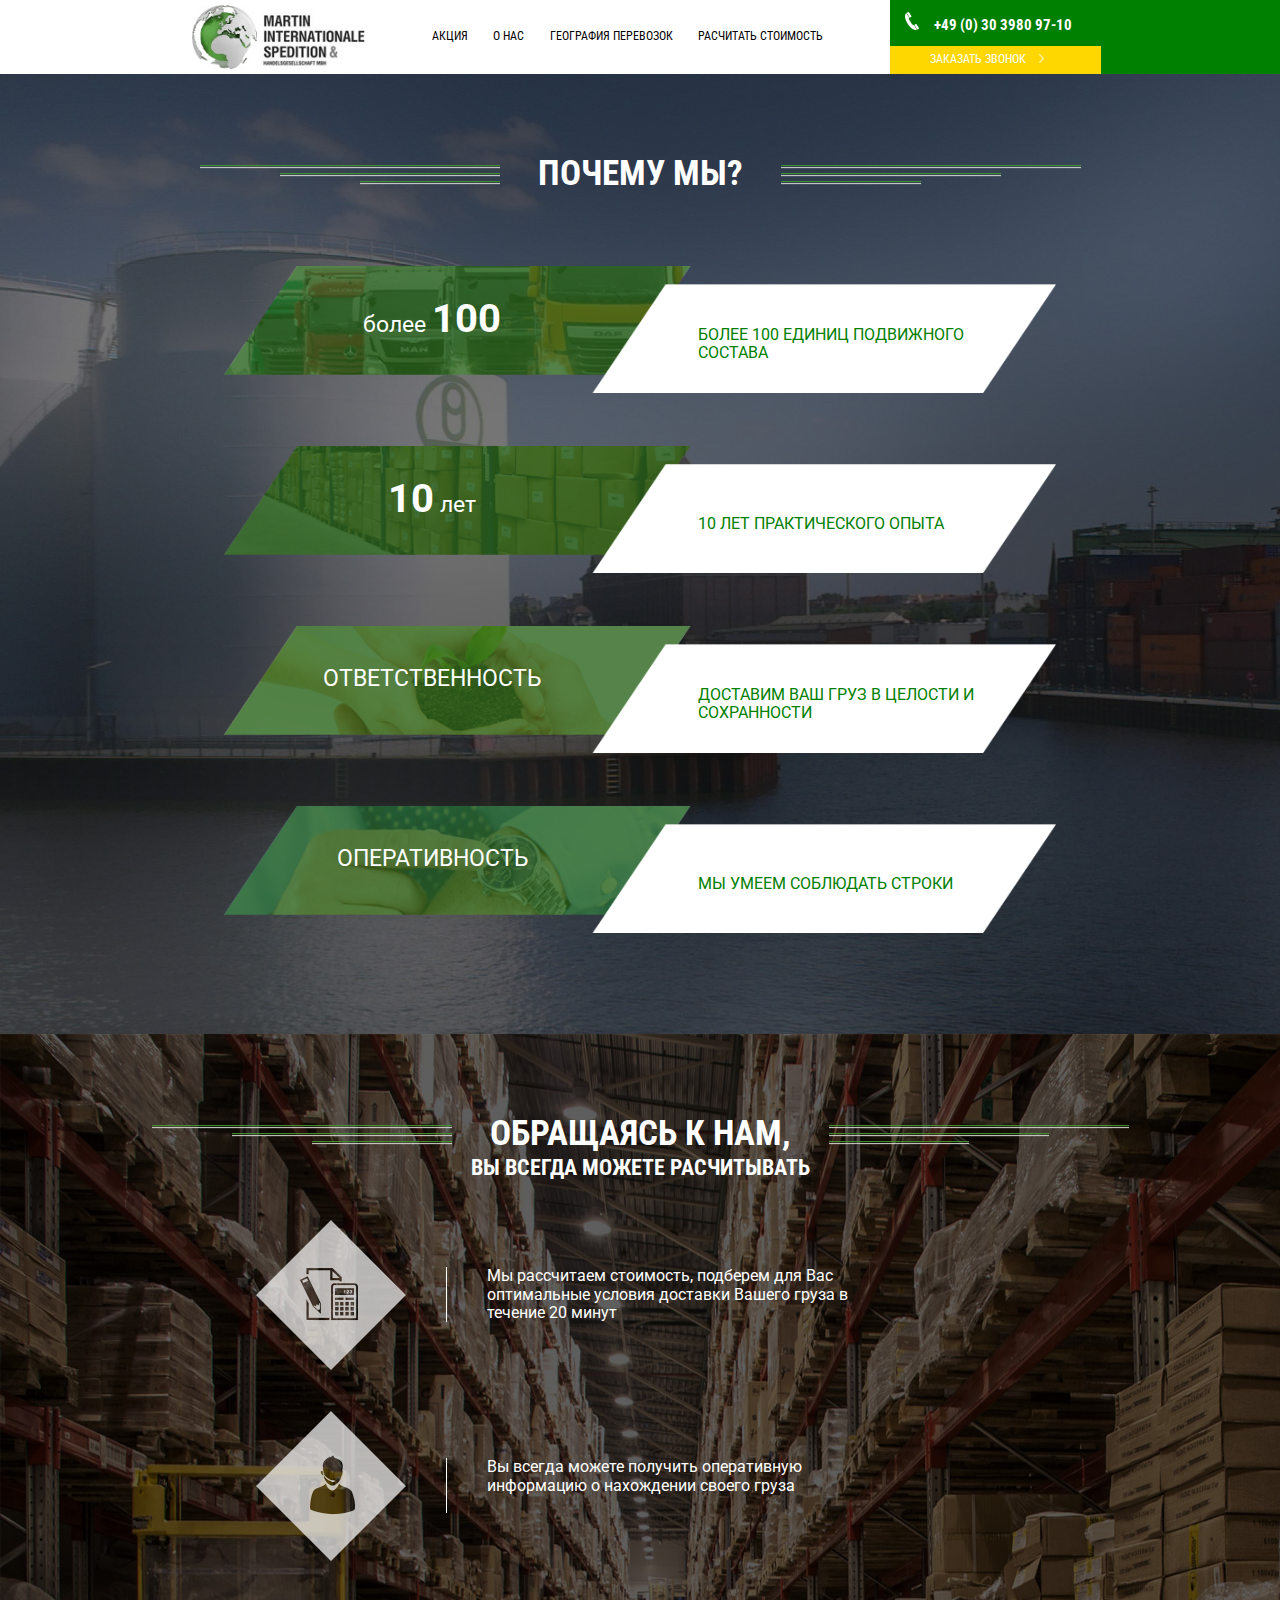
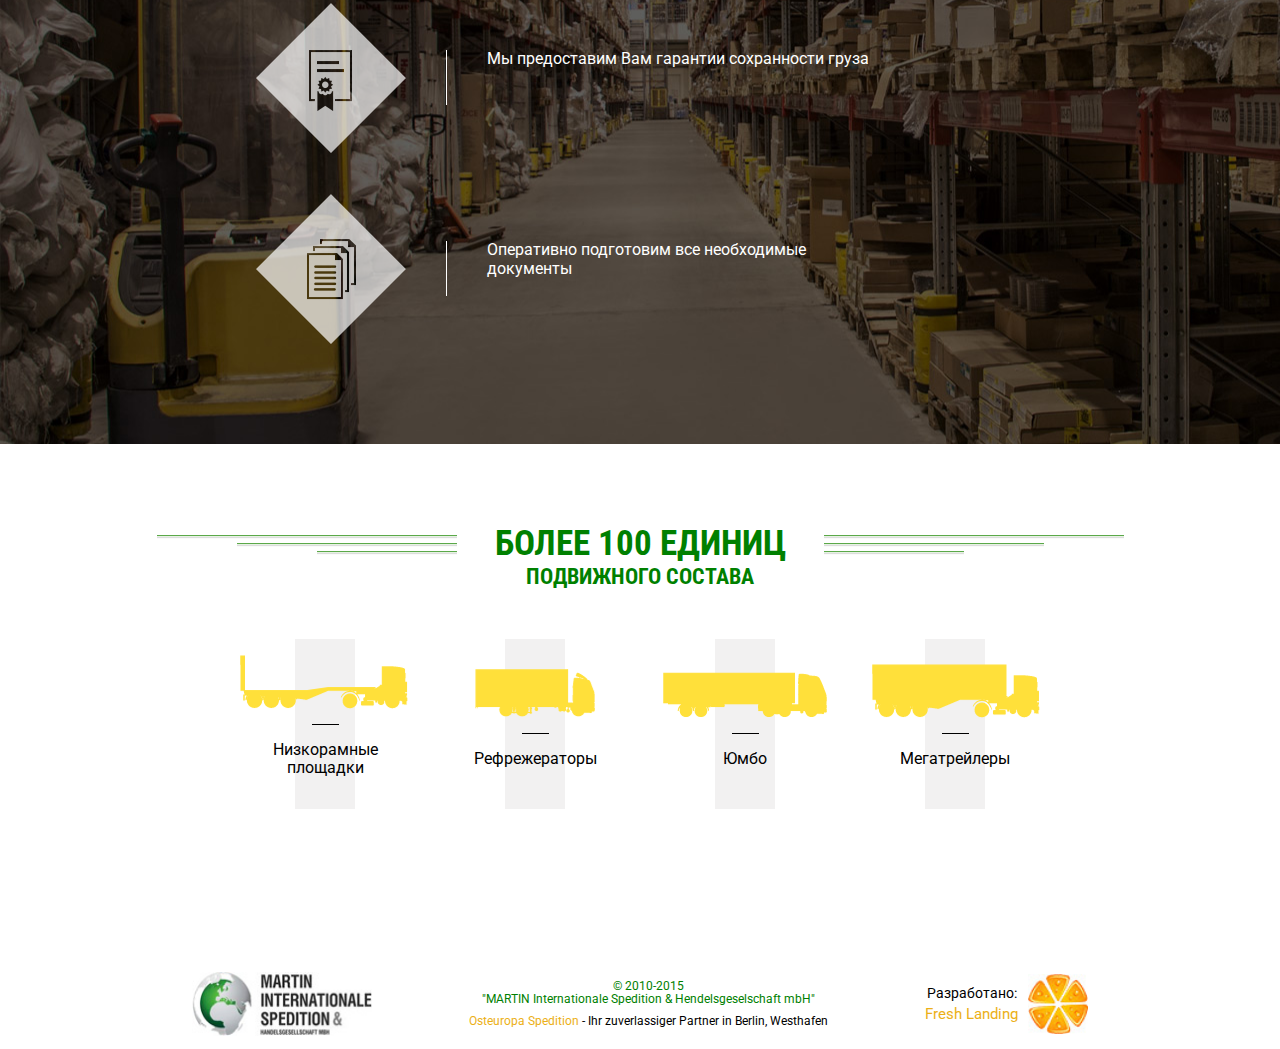
==== html2/index.html @ 33be12c2 "html2" ====
<!DOCTYPE html>
<html lang="ru">
<head>
    <meta charset="UTF-8">
    <meta name="viewport" content="width=device-width, initial-scale=1.0">
    <meta http-equiv="X-UA-Compatible" content="ie=edge">
    <link href="https://fonts.googleapis.com/css2?family=Roboto+Condensed:wght@300&family=Roboto:wght@300&display=swap" rel="stylesheet">
    <link rel="stylesheet" href="styles/normalize.css">
    <link rel="stylesheet" href="styles/style.css">
</head>
<body>
  <div class="page">
    <header class="header">
      <img src="image/logo.jpg" class="logo logo_place_header"></img>
      <nav class="navigation">
        <a href="#" class="header__link">Акция</a>
        <a href="#" class="header__link">О нас</a>
        <a href="#" class="header__link">География перевозок</a>
        <a href="#" class="header__link">Расчитать стоимость</a>
      </nav>
      <div class="header__contact">
        <p class="header__phone">+49 (0) 30 3980 97-10</p>
        <div class="header__text">Заказать звонок</div>
      </div>
    </header>

    <section class="page1">
      <h1 class="title">Почему мы?</h1>
      <div class="page1__container page1__image1">
        <p class="page1__text">более <span class="span">100</span></p>
        <p class="page1__describe color-green">Более 100 единиц подвижного состава</p>
      </div>
      <div class="page1__container page1__image2">
        <p class="page1__text"><span class="span">10</span> лет</p>
        <p class="page1__describe color-green">10 лет практического опыта</p>
      </div>
      <div class="page1__container page1__image3">
        <p class="page1__text uppercase">Ответственность</p>
        <p class="page1__describe color-green">Доставим ваш груз в целости и сохранности</p>
      </div>
      <div class="page1__container page1__image4">
        <p class="page1__text uppercase">Оперативность</p>
        <p class="page1__describe color-green">мы умеем соблюдать строки</p>
      </div>
    </section>

    <section class="page2">
      <h2 class="title">Обращаясь к нам,</h2>
      <h3 class="subtitle">Вы всегда можете расчитывать</h3>
      <div class="page2__container">
        <div class="page2__item">
          <img src="image/us1.png" class="page2__image" alt=""></img>
          <p class="page2__text">Мы рассчитаем стоимость, подберем для Вас оптимальные условия доставки Вашего груза в течение 20 минут</p>
        </div>
        <div class="page2__item">
          <img src="image/us2.png" class="page2__image" alt=""></img>
          <p class="page2__text">Вы всегда можете получить оперативную информацию о нахождении своего груза</p>
        </div>
        <div class="page2__item">
          <img src="image/us3.png" class="page2__image" alt=""></img>
          <p class="page2__text">Мы предоставим Вам гарантии сохранности груза</p>
        </div>
        <div class="page2__item">
          <img src="image/us4.png" class="page2__image" alt=""></img>
          <p class="page2__text">Оперативно подготовим все необходимые документы</p>
        </div>
      </div>
    </section>

    <section class="page3">
      <h2 class="title color-green">Более 100 единиц</h2>
      <h3 class="subtitle color-green">подвижного состава</h3>
      <div class="page3__container">
        <div class="page3__item">
          <img src="image/types-1.png">
          <div class="gor-line"></div>
          <p class="page3__text">Низкорамные площадки</p>
        </div>
        <div class="page3__item">
          <img src="image/types-2.png">
          <div class="gor-line"></div>
          <p class="page3__text">Рефрежераторы</p>
        </div>
        <div class="page3__item">
          <img src="image/types-3.png">
          <div class="gor-line"></div>
          <p class="page3__text">Юмбо</p>
        </div>
        <div class="page3__item">
          <img src="image/types-4.png">
          <div class="gor-line"></div>
          <p class="page3__text">Мегатрейлеры</p>
        </div>
      </div>
    </section>

    <footer class="footer">
      <img src="image/flogo.jpg" class="logo logo_place_footer"></img>
      <div class="footer__copyright">
        <p class="footer__text color-green">&copy; 2010-2015</p>
        <p class="footer__text color-green">"MARTIN Internationale Spedition & Hendelsgeselschaft mbH"</p>
        <p class="footer__text"><a class="footer__link" href="">Osteuropa Spedition</a> - Ihr zuverlassiger Partner in Berlin, Westhafen</p>
      </div>
      <div class="develop">
        <div class="develop__container">
          <p class="develop__text">Разработано:</p>
          <p class="develop__text color-orange">Fresh Landing</p>
        </div>
        <img class="develop-img" src="image/fresh.jpg">
      </div>
    </footer>
  </section>
</body>
</html>
---- html2/styles/style.css ----
.page {
  margin: 0;
  padding: 0;
  font-family: 'Roboto Condensed', Arial, sans-serif;
}

.header {
  box-sizing: border-box;
  width: 100%;
  display: flex;
  position: relative;
  justify-content: space-between;
  align-items: center;
  min-height: 70px;
  background-color: #fff;
  padding-left: 15%;
}

.logo {
  max-width: 180px;
  height: 70px;
}

.logo_place_header {
  box-sizing: border-box;
  padding: 3px 0;
}

.navigation {
  display: flex;
  justify-content: center;
  align-items: center;
  padding: 0 25px;
}

.header__link {
  margin-right: 2vw;
  text-transform: uppercase;
  font-size: 12px;
  color: #000;
  text-decoration: none;
}

.header__link:last-of-type {
  margin-right: 0;
}

.header__link:hover {
  color: #008000;
  text-decoration: underline;
}

.header__contact {
  background-color: #008000;
  color: #fff;
  text-transform: uppercase;
  width: 16.5vw;
  padding-right: 179px;
}

.header__phone {
  display: block;
  width: 100%;
  font-size: 15px;
  margin: 0;
  font-weight: bold;
  padding: 12px 15px;
}

.header__phone::before {
  content: url("../image/tel.png");
  margin-right: 15px;
}

.header__text {
  font-size: 12px;
  display: block;
  margin: 0;
  padding: 7px 40px;
  background-color: #FFD700;
  position: relative;
}

.header__text::after {
  content: '';
  background-image: url('../image/arr-1.png');
  width: 9px;
  height: 9px;
  position: absolute;
  background-size: contain;
  background-repeat: no-repeat;
  top: 8px;
  right: 25%;
}

.page1 {
  display: flex;
  flex-direction: column;
  align-items: center;
  position: relative;
  padding: 80px 0 100px 0;
  background-image: url("../image/why.jpg");
}

.title {
  text-transform: uppercase;
  z-index: 2;
  color: #fff;
  font-size: 35px;
  margin: 0;
}

.title::before {
  content: url("../image/line-left.png");
  margin-right: 38px;
}

.title::after {
  content: url("../image/line-right.png");
  margin-left: 38px;
}

.subtitle {
  text-transform: uppercase;
  z-index: 2;
  color: #fff;
  margin: 0;
  font-size: 22px;
}

.page1__container {
  background-position: center;
  background-size: contain;
  background-repeat: no-repeat;
  width: 65%;
  min-height: 130px;
  z-index: 2;
  margin-bottom: 50px;
  justify-content: space-around;
  display: flex;
  align-items: center;
}

.page1__image1 {
  background-image: url("../image/why-1.png");
}

.page1__image2 {
  background-image: url("../image/why-2.png");
}

.page1__image3 {
  background-image: url("../image/why-3.png");
}

.page1__image4 {
  background-image: url("../image/why-4.png");
}

.page1__container:last-of-type {
  margin-bottom: 0;
}

.page1__container:first-of-type {
  margin-top: 70px;
}

.page1__text {
  display: inline-block;
  color: #fff;
  font-family: 'Roboto', Arial, Helvetica, sans-serif;
  font-size: 23px;
  max-width: 300px;
  width: 50%;
  text-align: center;
  padding-bottom: 20px;
}

.span {
  font-size: 40px;
  font-weight: bold;
}

.page1__describe {
  display: inline-block;
  color: #fff;
  max-width: 300px;
  width: 50%;
  text-transform: uppercase;
  font-family: 'Roboto', Arial, Helvetica, sans-serif;
  padding-top: 30px;
}

.page2 {
  display: flex;
  flex-direction: column;
  align-items: center;
  position: relative;
  padding: 80px 0 100px 0;
  background-image: url("../image/us.jpg");
}

.page2__container {
  display: flex;
  flex-direction: column;
  justify-content: space-between;
  align-items: center;
  z-index: 2;
  width: 60%;
  margin-top: 0px;
}

.page2__item {
  display: flex;
  align-items: center;
  width: 100%;
  margin-top: 40px;
}

.page2__image {
  width: 150px;
  margin-right: 40px;
  opacity: 0.7;
}

.page2__text {
  box-sizing: border-box;
  font-family: 'Roboto', Arial, Helvetica, sans-serif;
  color: #fff;
  z-index: 2;
  padding-left: 40px;
  max-width: 430px;
  min-height: 55px;
  margin: 0;
  border-left: 1px solid #fff;
}

.page3 {
  display: flex;
  flex-direction: column;
  align-items: center;
  position: relative;
  padding: 80px 0 150px 0;
}

.page3__container {
  margin-top: 50px;
  display: flex;
  justify-content: space-between;
  align-items: center;
  font-family: 'Roboto', Arial, Helvetica, sans-serif;
}

.page3__item {
  display: flex;
  flex-direction: column;
  align-items: center;
  text-align: center;
  justify-content: center;
  width: 60px;
  min-height: 170px;
  margin-right: 150px;
  background-color: #F2F1F1;
}

.page3__item:last-of-type {
  margin-right: 0;
}

.gor-line {
  background-color: #000;
  width: 45%;
  height: 1px;
  margin-top: 15px;
}

.footer {
  display: flex;
  justify-content: space-between;
  align-items: center;
  padding: 10px 15%;
}

.logo_place_footer {
  box-sizing: border-box;
  padding: 3px 0;
}

.footer__copyright {
  display: flex;
  flex-direction: column;
  align-items: center;
  max-width: 50%;
  font-size: 12px;
}

.footer__text {
  margin: 0;
  font-family: 'Roboto', Arial, Helvetica, sans-serif;
}

.footer__text:last-of-type {
  margin-top: 8px;
}

.footer__link {
  color: #ECB017;
  text-decoration: none;
}

.footer__link:hover {
  text-decoration: underline;
}

.develop {
  display: flex;
}

.develop__container {
  display: flex;
  flex-direction: column;
  max-width: 200px;
  margin-right: 10px;
  padding: 11px 0;
  align-items: center;
  justify-content: space-between;
}

.develop__text {
  margin: 0;
  font-size: 14px;
  font-family: 'Roboto', Arial, Helvetica, sans-serif;
}

.develop-img {
  width: 60px;
  height: 60px;
}

.color-orange {
  font-size: 15px;
  color: #ECB017;
}

.color-green {
  color: #008000;
}

.uppercase {
  text-transform: uppercase;
}
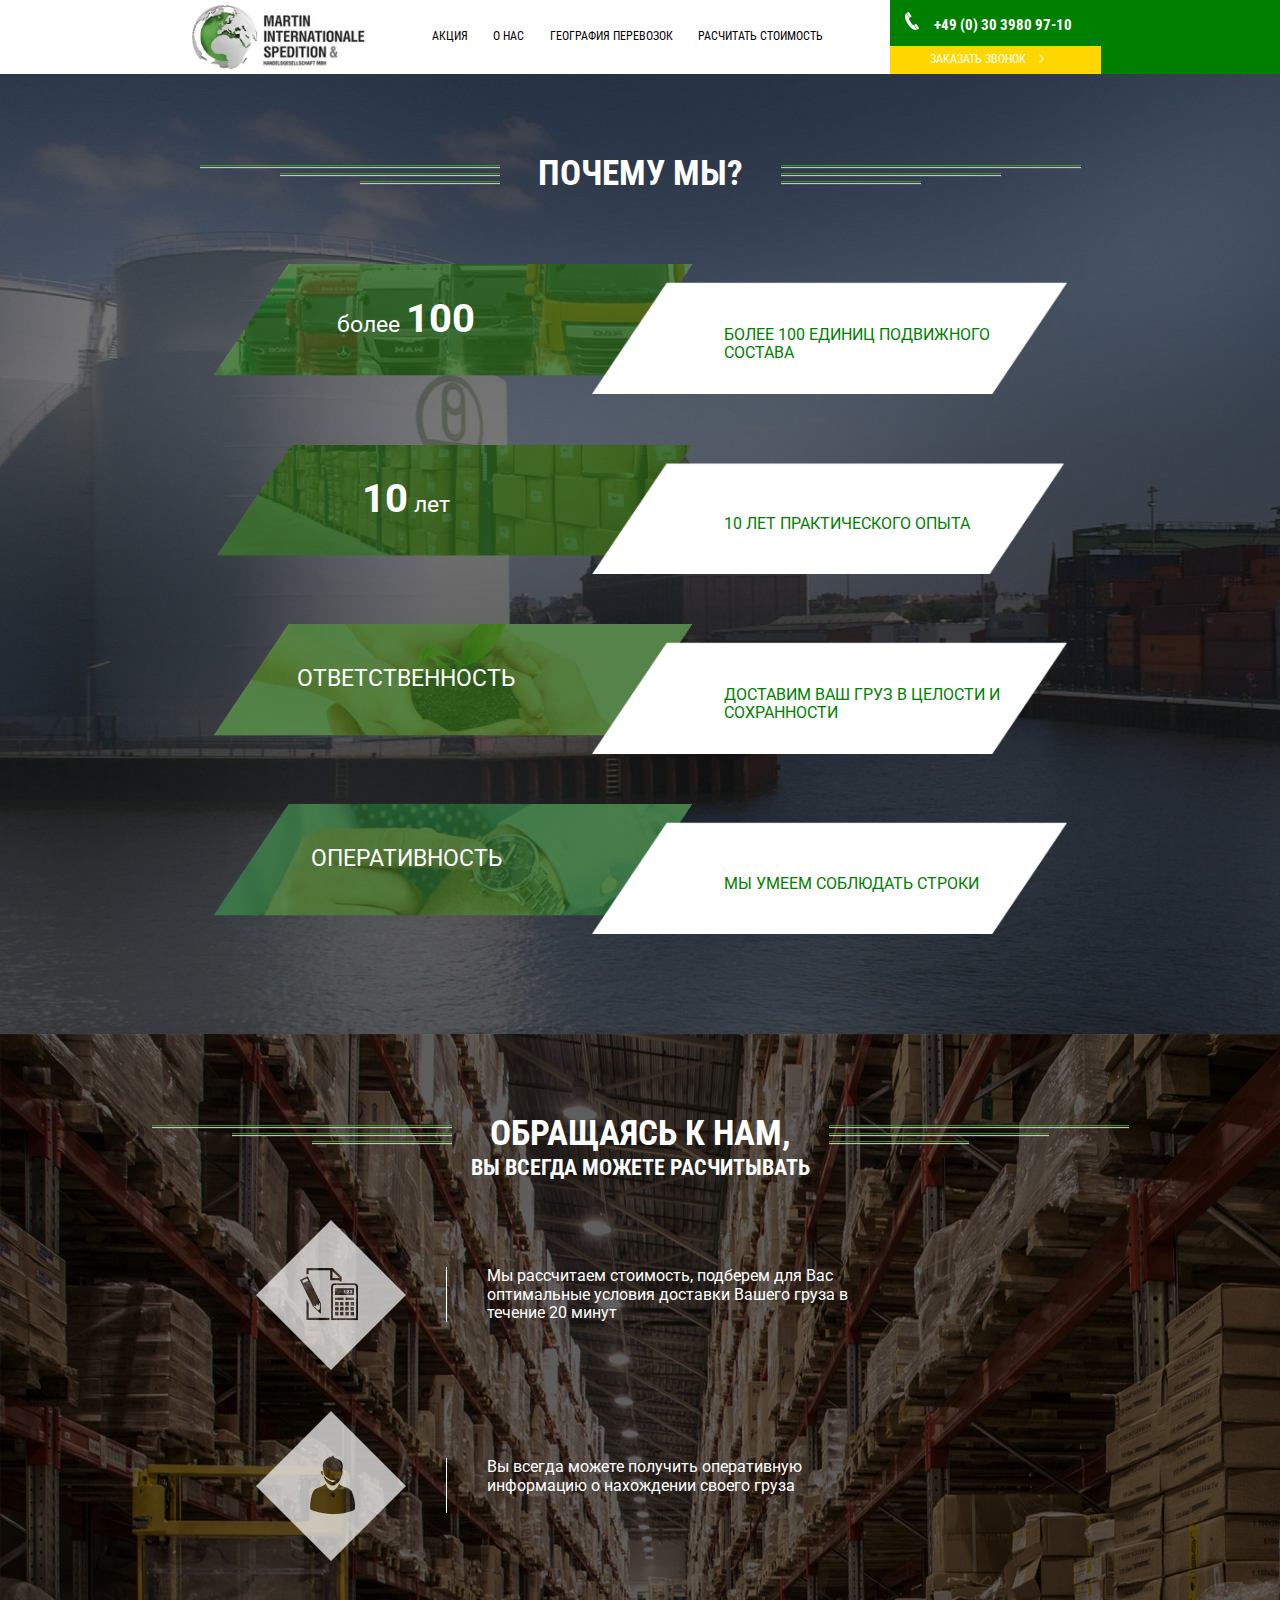
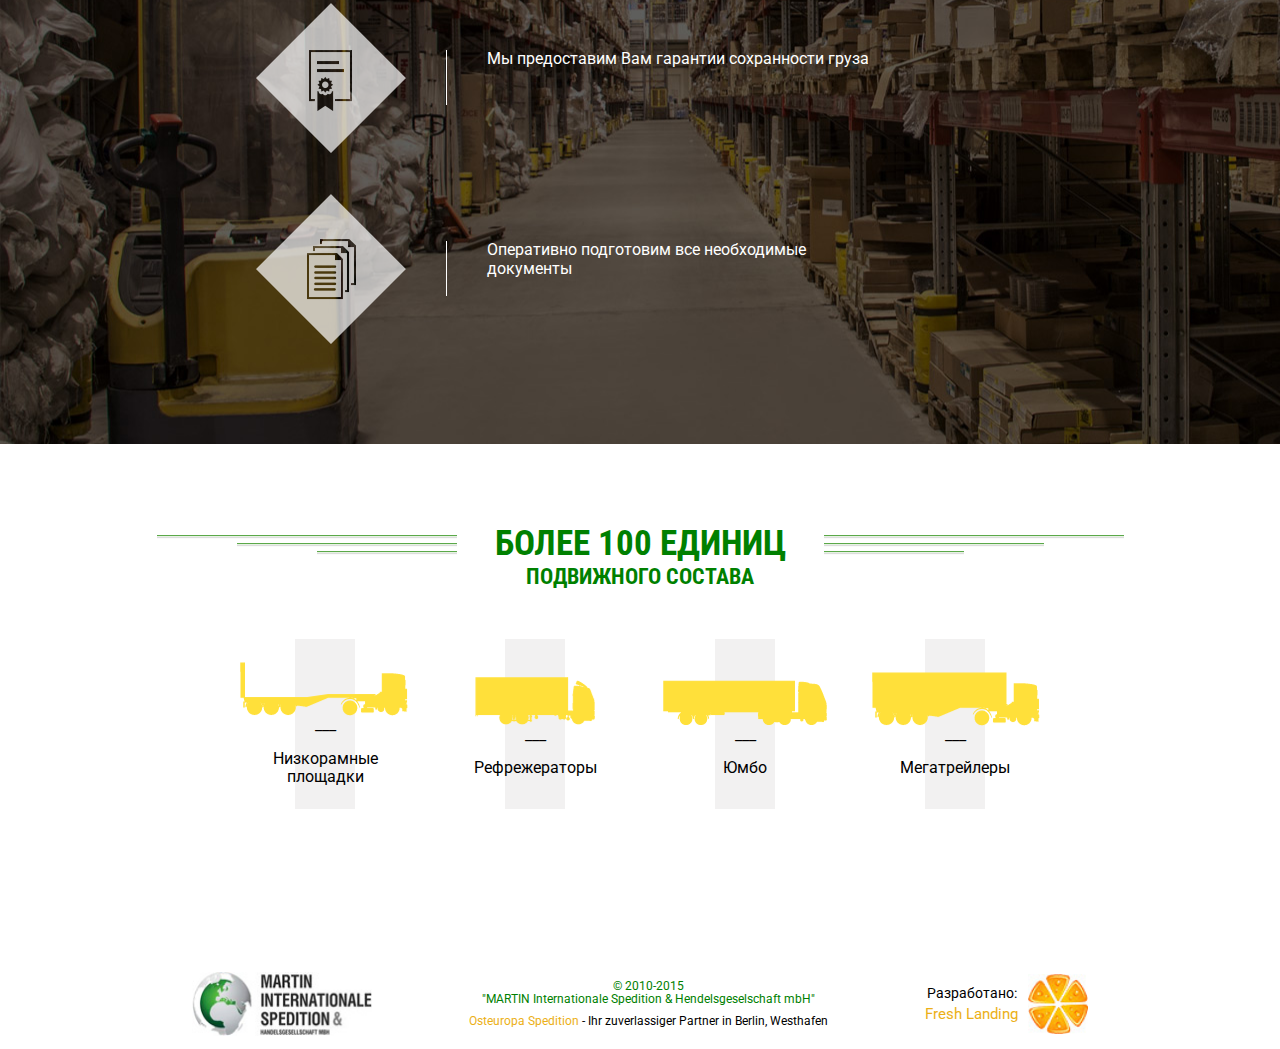
==== commit 1f1aebd7: "html2" ====
--- a/html2/index.html
+++ b/html2/index.html
@@ -73,22 +73,18 @@
       <div class="page3__container">
         <div class="page3__item">
           <img src="image/types-1.png">
-          <div class="gor-line"></div>
           <p class="page3__text">Низкорамные площадки</p>
         </div>
         <div class="page3__item">
           <img src="image/types-2.png">
-          <div class="gor-line"></div>
           <p class="page3__text">Рефрежераторы</p>
         </div>
         <div class="page3__item">
           <img src="image/types-3.png">
-          <div class="gor-line"></div>
           <p class="page3__text">Юмбо</p>
         </div>
         <div class="page3__item">
           <img src="image/types-4.png">
-          <div class="gor-line"></div>
           <p class="page3__text">Мегатрейлеры</p>
         </div>
       </div>
--- a/html2/styles/style.css
+++ b/html2/styles/style.css
@@ -1,3 +1,7 @@
+*{
+  margin: 0;
+}
+
 .page {
   margin: 0;
   padding: 0;
@@ -116,7 +120,9 @@
 }
 
 .title::after {
-  content: url("../image/line-right.png");
+  display: inline-block;
+  content: url("../image/line-left.png");
+  transform: scale(-1, 1);
   margin-left: 38px;
 }
 
@@ -132,7 +138,7 @@
   background-position: center;
   background-size: contain;
   background-repeat: no-repeat;
-  width: 65%;
+  width: 936px;
   min-height: 130px;
   z-index: 2;
   margin-bottom: 50px;
@@ -267,11 +273,10 @@
   margin-right: 0;
 }
 
-.gor-line {
-  background-color: #000;
-  width: 45%;
-  height: 1px;
-  margin-top: 15px;
+.page3__text::before {
+  content: '___';
+  display: inline-block;
+  margin-bottom: 15px;
 }
 
 .footer {
